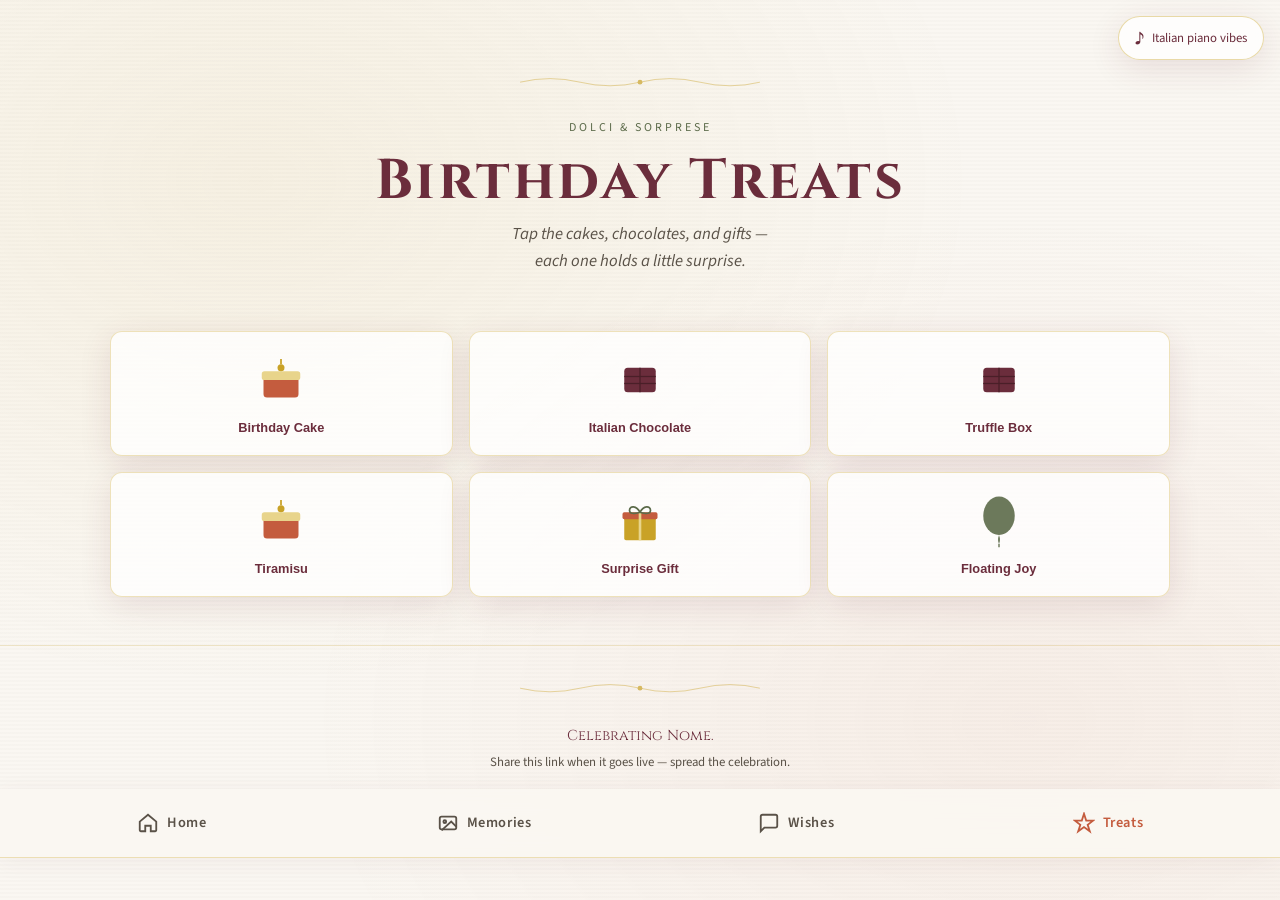
==== fun.html @ 04f5cb74 "1st" ====
<!DOCTYPE html>
<html lang="en">
<head>
  <meta charset="UTF-8">
  <meta name="viewport" content="width=device-width, initial-scale=1.0, viewport-fit=cover">
  <meta name="description" content="Treats — tap cakes, chocolates, and gifts for birthday surprises">
  <title>Treats — Dolci</title>
  <link rel="preconnect" href="https://fonts.googleapis.com">
  <link rel="preconnect" href="https://fonts.gstatic.com" crossorigin>
  <link href="https://fonts.googleapis.com/css2?family=Cinzel:wght@400;600;700&family=Source+Sans+3:ital,wght@0,300;0,400;0,600;1,400&display=swap" rel="stylesheet">
  <link rel="stylesheet" href="css/styles.css">
  <link rel="stylesheet" href="css/animations.css">
</head>
<body data-page="fun">
  <div class="texture" aria-hidden="true"></div>
  <div class="balloon-field" id="balloon-field" aria-hidden="true"></div>
  <canvas id="confetti-canvas" aria-hidden="true"></canvas>

  <header class="page-hero">
    <div class="laurel-divider" aria-hidden="true">
      <svg viewBox="0 0 400 24" xmlns="http://www.w3.org/2000/svg">
        <path d="M0 12 Q50 0 100 12 T200 12 T300 12 T400 12" fill="none" stroke="currentColor" stroke-width="1"/>
        <circle cx="200" cy="12" r="4" fill="currentColor"/>
      </svg>
    </div>
    <p class="page-hero__eyebrow">Dolci &amp; sorprese</p>
    <h1 class="page-hero__title">Birthday Treats</h1>
    <p class="page-hero__subtitle">Tap the cakes, chocolates, and gifts — each one holds a little surprise.</p>
  </header>

  <main>
    <section aria-labelledby="treats-heading">
      <h2 id="treats-heading" class="visually-hidden">Interactive treats</h2>
      <div class="treats-grid" id="treats-grid"></div>
    </section>
  </main>

  <div id="site-footer"></div>

  <script src="js/config.js"></script>
  <script src="js/animations.js"></script>
  <script src="js/audio.js"></script>
  <script src="js/shared.js"></script>
  <script src="js/fun.js"></script>
</body>
</html>
---- css/styles.css ----
:root {
  --cream: #faf7f2;
  --terracotta: #c45c3e;
  --olive: #5c6b4a;
  --wine: #6b2d3c;
  --gold: #c9a227;
  --gold-light: #e8d48b;
  --text: #2c2419;
  --text-muted: #5a5248;
  --card-bg: rgba(255, 255, 255, 0.78);
  --shadow: 0 8px 32px rgba(107, 45, 60, 0.12);
  --shadow-hover: 0 16px 48px rgba(107, 45, 60, 0.18);
  --font-display: "Cinzel", "Times New Roman", serif;
  --font-body: "Source Sans 3", system-ui, sans-serif;
  --radius: 12px;
  --transition: 0.35s cubic-bezier(0.4, 0, 0.2, 1);
  --nav-height: 64px;
  --safe-bottom: env(safe-area-inset-bottom, 0px);
}

*,
*::before,
*::after {
  box-sizing: border-box;
  margin: 0;
  padding: 0;
}

html {
  scroll-behavior: smooth;
}

@media (prefers-reduced-motion: reduce) {
  html { scroll-behavior: auto; }
}

body {
  font-family: var(--font-body);
  font-size: 1rem;
  line-height: 1.6;
  color: var(--text);
  background: var(--cream);
  min-height: 100vh;
  overflow-x: hidden;
  padding-bottom: calc(var(--nav-height) + var(--safe-bottom) + 1rem);
}

body.page-enter {
  animation: pageFadeIn 0.6s ease;
}

body.lightbox-open {
  overflow: hidden;
}

.texture {
  position: fixed;
  inset: 0;
  pointer-events: none;
  z-index: 0;
  background:
    radial-gradient(ellipse at 20% 20%, rgba(201, 162, 39, 0.08) 0%, transparent 50%),
    radial-gradient(ellipse at 80% 80%, rgba(196, 92, 62, 0.06) 0%, transparent 50%),
    repeating-linear-gradient(0deg, transparent, transparent 2px, rgba(44, 36, 25, 0.015) 2px, rgba(44, 36, 25, 0.015) 4px);
}

#confetti-canvas {
  position: fixed;
  inset: 0;
  width: 100%;
  height: 100%;
  pointer-events: none;
  z-index: 1000;
}

.balloon-field {
  position: fixed;
  inset: 0;
  pointer-events: none;
  z-index: 0;
  overflow: hidden;
}

/* Navigation — mobile bottom bar */
.site-nav {
  position: fixed;
  bottom: 0;
  left: 0;
  right: 0;
  z-index: 900;
  display: flex;
  justify-content: space-around;
  align-items: stretch;
  height: calc(var(--nav-height) + var(--safe-bottom));
  padding-bottom: var(--safe-bottom);
  background: rgba(250, 247, 242, 0.95);
  border-top: 1px solid rgba(201, 162, 39, 0.3);
  backdrop-filter: blur(12px);
  box-shadow: 0 -4px 24px rgba(107, 45, 60, 0.08);
}

.site-nav__link {
  display: flex;
  flex-direction: column;
  align-items: center;
  justify-content: center;
  gap: 0.2rem;
  flex: 1;
  min-height: 44px;
  padding: 0.5rem;
  text-decoration: none;
  color: var(--text-muted);
  font-size: 0.7rem;
  font-weight: 600;
  letter-spacing: 0.04em;
  transition: color var(--transition);
}

.site-nav__link--active {
  color: var(--terracotta);
}

.site-nav__icon {
  display: flex;
  line-height: 0;
}

/* Music toggle */
.music-toggle {
  position: fixed;
  top: 1rem;
  right: 1rem;
  z-index: 850;
  display: flex;
  align-items: center;
  gap: 0.5rem;
  min-height: 44px;
  padding: 0.5rem 1rem;
  border: 1px solid rgba(201, 162, 39, 0.4);
  border-radius: 999px;
  background: var(--card-bg);
  backdrop-filter: blur(8px);
  color: var(--wine);
  font-family: var(--font-body);
  font-size: 0.8rem;
  cursor: pointer;
  box-shadow: var(--shadow);
  transition: transform var(--transition), box-shadow var(--transition);
}

.music-toggle:hover {
  transform: scale(1.03);
  box-shadow: var(--shadow-hover);
}

.music-toggle:focus-visible {
  outline: 2px solid var(--gold);
  outline-offset: 2px;
}

.music-toggle--playing {
  border-color: var(--terracotta);
  color: var(--terracotta);
}

.music-toggle--playing .music-toggle__icon {
  animation: musicPulse 1s ease infinite;
}

.music-toggle--unavailable {
  opacity: 0.7;
}

.music-toggle--awaiting-gesture {
  animation: musicButtonPulse 1.2s ease-in-out infinite;
  border-color: var(--gold);
  box-shadow: 0 0 0 3px rgba(201, 162, 39, 0.35), var(--shadow);
}

.music-prompt {
  position: fixed;
  inset: 0;
  z-index: 800;
  display: flex;
  flex-direction: column;
  align-items: center;
  justify-content: center;
  gap: 0.75rem;
  padding: 2rem;
  background: rgba(43, 28, 36, 0.42);
  backdrop-filter: blur(4px);
  pointer-events: none;
  animation: musicPromptFadeIn 0.5s ease;
}

.music-prompt__text {
  margin: 0;
  max-width: 18rem;
  font-family: var(--font-display);
  font-size: clamp(1.1rem, 4vw, 1.35rem);
  font-weight: 600;
  color: var(--cream);
  text-align: center;
  text-shadow: 0 1px 8px rgba(0, 0, 0, 0.35);
}

.music-prompt__hint {
  margin: 0;
  font-size: 1.75rem;
  color: var(--gold);
  animation: musicPulse 1.2s ease infinite;
}

.music-toggle__icon {
  font-size: 1.1rem;
}

@media (max-width: 480px) {
  .music-toggle__label {
    display: none;
  }
  .music-toggle {
    padding: 0.6rem;
    border-radius: 50%;
    width: 44px;
    height: 44px;
    justify-content: center;
  }
}

/* Hero */
.hero {
  position: relative;
  z-index: 1;
  text-align: center;
  padding: 4.5rem 1.25rem 2rem;
  max-width: 800px;
  margin: 0 auto;
}

.page-hero {
  position: relative;
  z-index: 1;
  text-align: center;
  padding: 4.5rem 1.25rem 2rem;
  max-width: 700px;
  margin: 0 auto;
}

.laurel-divider {
  color: var(--gold);
  opacity: 0.7;
  max-width: 240px;
  margin: 0 auto 1.25rem;
}

.laurel-divider svg { width: 100%; height: auto; }
.laurel-divider--bottom { margin: 0 auto 1.25rem; }

.hero__eyebrow,
.page-hero__eyebrow {
  font-size: 0.75rem;
  letter-spacing: 0.25em;
  text-transform: uppercase;
  color: var(--olive);
  margin-bottom: 0.75rem;
}

.hero__title,
.page-hero__title {
  font-family: var(--font-display);
  font-size: clamp(2rem, 9vw, 3.5rem);
  font-weight: 700;
  color: var(--wine);
  letter-spacing: 0.04em;
  line-height: 1.15;
  margin-bottom: 0.5rem;
}

.hero__name {
  font-family: var(--font-display);
  font-size: clamp(1.5rem, 6vw, 2.5rem);
  font-weight: 600;
  color: var(--terracotta);
  margin-bottom: 0.75rem;
}

.hero__subtitle,
.page-hero__subtitle {
  font-size: 1.05rem;
  font-style: italic;
  color: var(--text-muted);
  max-width: 34ch;
  margin: 0 auto 1.5rem;
}

.hero__icon { color: var(--gold); }
.cap-icon { width: 56px; height: 56px; opacity: 0.85; }

/* Main content */
main {
  position: relative;
  z-index: 1;
  max-width: 1100px;
  margin: 0 auto;
  padding: 0 1.25rem 2rem;
}

.section-title {
  font-family: var(--font-display);
  font-size: clamp(1.35rem, 5vw, 2rem);
  font-weight: 600;
  color: var(--wine);
  text-align: center;
  margin-bottom: 1.5rem;
}

.section-intro {
  text-align: center;
  color: var(--text-muted);
  max-width: 42ch;
  margin: -0.75rem auto 2rem;
  font-size: 0.95rem;
}

/* Countdown */
.countdown-section { text-align: center; padding: 2rem 0; }

.countdown__date {
  font-size: 0.95rem;
  color: var(--olive);
  margin-bottom: 1.5rem;
}

.countdown {
  display: grid;
  grid-template-columns: repeat(2, 1fr);
  gap: 0.75rem;
  max-width: 360px;
  margin: 0 auto;
}

.countdown__unit {
  display: flex;
  flex-direction: column;
  align-items: center;
  padding: 1rem;
  background: var(--card-bg);
  border: 1px solid rgba(201, 162, 39, 0.35);
  border-radius: var(--radius);
  box-shadow: var(--shadow);
  backdrop-filter: blur(8px);
}

.countdown__value {
  font-family: var(--font-display);
  font-size: clamp(1.75rem, 8vw, 2.5rem);
  font-weight: 700;
  color: var(--terracotta);
  line-height: 1;
  font-variant-numeric: tabular-nums;
}

.countdown__label {
  font-size: 0.65rem;
  text-transform: uppercase;
  letter-spacing: 0.12em;
  color: var(--text-muted);
  margin-top: 0.4rem;
}

.countdown__message {
  margin-top: 1.5rem;
  font-family: var(--font-display);
  font-size: clamp(1.25rem, 5vw, 2rem);
  font-weight: 600;
  color: var(--wine);
}

.countdown--finished .countdown__unit { opacity: 0.4; }
.countdown--error .countdown__unit { border-color: rgba(196, 92, 62, 0.5); }

/* Gift box */
.gift-section {
  text-align: center;
  padding: 2rem 0;
}

.gift-box {
  position: relative;
  width: 120px;
  height: 100px;
  margin: 0 auto 1.5rem;
}

.gift-box__lid {
  position: absolute;
  top: 0;
  left: 10px;
  width: 100px;
  height: 28px;
  background: var(--terracotta);
  border-radius: 4px 4px 0 0;
  transition: transform 0.6s cubic-bezier(0.4, 0, 0.2, 1);
  transform-origin: bottom center;
  z-index: 2;
}

.gift-box__body {
  position: absolute;
  bottom: 0;
  left: 10px;
  width: 100px;
  height: 72px;
  background: var(--gold);
  border-radius: 0 0 4px 4px;
}

.gift-box__ribbon-v,
.gift-box__ribbon-h {
  position: absolute;
  background: var(--gold-light);
  z-index: 3;
}

.gift-box__ribbon-v {
  width: 12px;
  height: 100%;
  left: 50%;
  transform: translateX(-50%);
}

.gift-box__ribbon-h {
  width: 100%;
  height: 12px;
  top: 28px;
}

.gift-box--open .gift-box__lid {
  transform: translateY(-40px) rotate(-25deg);
}

.gift-box__sparkle {
  position: absolute;
  top: -20px;
  left: 50%;
  transform: translateX(-50%);
  font-size: 1.5rem;
  opacity: 0;
  transition: opacity 0.4s ease 0.3s;
}

.gift-box--open .gift-box__sparkle { opacity: 1; }

.btn {
  display: inline-flex;
  align-items: center;
  justify-content: center;
  min-height: 48px;
  padding: 0.75rem 1.75rem;
  border: none;
  border-radius: 999px;
  background: linear-gradient(135deg, var(--terracotta), var(--wine));
  color: #fff;
  font-family: var(--font-body);
  font-size: 1rem;
  font-weight: 600;
  cursor: pointer;
  box-shadow: var(--shadow);
  transition: transform var(--transition), box-shadow var(--transition);
}

.btn:hover {
  transform: translateY(-2px);
  box-shadow: var(--shadow-hover);
}

.btn:focus-visible {
  outline: 2px solid var(--gold);
  outline-offset: 3px;
}

.gift-message {
  margin-top: 1.25rem;
  max-width: 36ch;
  margin-left: auto;
  margin-right: auto;
  font-style: italic;
  color: var(--wine);
  line-height: 1.5;
}

/* Quick nav cards */
.quick-nav {
  display: grid;
  grid-template-columns: 1fr;
  gap: 1rem;
  padding: 1rem 0 2rem;
}

.quick-card {
  display: flex;
  flex-direction: column;
  gap: 0.25rem;
  padding: 1.25rem;
  background: var(--card-bg);
  border: 1px solid rgba(201, 162, 39, 0.25);
  border-radius: var(--radius);
  text-decoration: none;
  color: inherit;
  box-shadow: var(--shadow);
  transition: transform var(--transition), box-shadow var(--transition);
}

.quick-card:hover {
  transform: translateY(-4px);
  box-shadow: var(--shadow-hover);
}

.quick-card__accent {
  font-size: 0.7rem;
  letter-spacing: 0.2em;
  text-transform: uppercase;
  color: var(--olive);
}

.quick-card__title {
  font-family: var(--font-display);
  font-size: 1.2rem;
  color: var(--wine);
}

.quick-card__desc {
  font-size: 0.9rem;
  color: var(--text-muted);
}

/* PhD card */
.phd-section { padding: 2rem 0; }

.phd-card {
  position: relative;
  max-width: 640px;
  margin: 0 auto;
}

.phd-card__border {
  position: absolute;
  inset: -3px;
  border: 2px solid var(--gold);
  border-radius: calc(var(--radius) + 4px);
  opacity: 0.5;
  pointer-events: none;
}

.phd-card__content {
  position: relative;
  background: var(--card-bg);
  border-radius: var(--radius);
  padding: 1.75rem;
  box-shadow: var(--shadow);
  border: 1px solid rgba(201, 162, 39, 0.25);
}

.phd-card__icon { color: var(--olive); margin-bottom: 0.75rem; }
.phd-card__icon svg { width: 44px; height: 44px; }

.phd-card__title {
  font-family: var(--font-display);
  font-size: 1.35rem;
  color: var(--wine);
  margin-bottom: 0.75rem;
}

.phd-card__text {
  color: var(--text-muted);
  margin-bottom: 1.25rem;
}

.phd-card__wishes { list-style: none; }

.phd-card__wishes li {
  position: relative;
  padding-left: 1.25rem;
  margin-bottom: 0.6rem;
}

.phd-card__wishes li::before {
  content: "✦";
  position: absolute;
  left: 0;
  color: var(--gold);
  font-size: 0.7rem;
  top: 0.35em;
}

/* Wishes & jokes grids */
.wishes-grid,
.jokes-grid {
  display: grid;
  grid-template-columns: 1fr;
  gap: 1rem;
}

.wish-card,
.joke-card {
  background: var(--card-bg);
  border: 1px solid rgba(92, 107, 74, 0.2);
  border-radius: var(--radius);
  padding: 1.5rem;
  box-shadow: var(--shadow);
  transition: transform var(--transition), box-shadow var(--transition);
}

.wish-card:hover,
.joke-card:hover {
  transform: translateY(-4px);
  box-shadow: var(--shadow-hover);
}

.wish-card__accent {
  font-family: var(--font-display);
  font-size: 1.1rem;
  font-weight: 600;
  color: var(--terracotta);
  margin-bottom: 0.5rem;
}

.wish-card__text { color: var(--text-muted); }

.joke-card__title {
  font-family: var(--font-display);
  font-size: 1.05rem;
  color: var(--wine);
  margin-bottom: 0.5rem;
}

.joke-card__text {
  color: var(--text-muted);
  font-size: 0.95rem;
}

/* Gallery */
.gallery-grid {
  display: grid;
  grid-template-columns: repeat(2, 1fr);
  gap: 0.75rem;
}

.gallery-item {
  position: relative;
  border: none;
  padding: 0;
  border-radius: var(--radius);
  overflow: hidden;
  cursor: pointer;
  background: var(--card-bg);
  box-shadow: var(--shadow);
  transition: transform var(--transition);
  aspect-ratio: 1;
}

.gallery-item:hover { transform: scale(1.02); }

.gallery-item:focus-visible {
  outline: 2px solid var(--gold);
  outline-offset: 2px;
}

.gallery-item__img {
  width: 100%;
  height: 100%;
  object-fit: cover;
  display: block;
}

.gallery-item__caption {
  position: absolute;
  bottom: 0;
  left: 0;
  right: 0;
  padding: 0.5rem 0.75rem;
  background: linear-gradient(transparent, rgba(44, 36, 25, 0.75));
  color: #fff;
  font-size: 0.75rem;
  text-align: left;
}

.gallery-item--missing {
  background: rgba(201, 162, 39, 0.12);
  border: 1px dashed rgba(201, 162, 39, 0.45);
}

.gallery-item__fallback {
  display: flex;
  align-items: center;
  justify-content: center;
  width: 100%;
  height: 100%;
  padding: 1rem;
  font-size: 0.8rem;
  color: var(--text-muted);
  text-align: center;
}

.gallery-empty {
  text-align: center;
  color: var(--text-muted);
  margin-bottom: 1.5rem;
  font-size: 0.95rem;
}

/* Lightbox */
.lightbox {
  position: fixed;
  inset: 0;
  z-index: 2000;
  display: flex;
  flex-direction: column;
  align-items: center;
  justify-content: center;
  padding: 1rem;
  background: rgba(44, 36, 25, 0.92);
  animation: fadeIn 0.3s ease;
}

.lightbox__img {
  max-width: 100%;
  max-height: 78vh;
  border-radius: var(--radius);
  object-fit: contain;
}

.lightbox--with-phrase .lightbox__img {
  max-height: 68vh;
}

.lightbox__phrase {
  color: #fff;
  margin-top: 1rem;
  max-width: 36ch;
  font-size: 1rem;
  line-height: 1.5;
  text-align: center;
  font-style: normal;
}

.lightbox__close {
  position: absolute;
  top: 1rem;
  right: 1rem;
  width: 44px;
  height: 44px;
  border: none;
  border-radius: 50%;
  background: rgba(255, 255, 255, 0.15);
  color: #fff;
  font-size: 1.75rem;
  cursor: pointer;
  line-height: 1;
}

.lightbox__nav {
  position: absolute;
  top: 50%;
  transform: translateY(-50%);
  width: 44px;
  height: 44px;
  border: none;
  border-radius: 50%;
  background: rgba(255, 255, 255, 0.15);
  color: #fff;
  font-size: 1.5rem;
  cursor: pointer;
}

.lightbox__nav--prev { left: 0.5rem; }
.lightbox__nav--next { right: 0.5rem; }

/* Treats */
.treats-grid {
  display: grid;
  grid-template-columns: repeat(2, 1fr);
  gap: 1rem;
  padding-bottom: 1rem;
}

.treat {
  display: flex;
  flex-direction: column;
  align-items: center;
  gap: 0.75rem;
  padding: 1.25rem 0.75rem;
  border: 1px solid rgba(201, 162, 39, 0.3);
  border-radius: var(--radius);
  background: var(--card-bg);
  box-shadow: var(--shadow);
  cursor: pointer;
  transition: transform var(--transition);
  min-height: 120px;
}

.treat:hover { transform: scale(1.04); }

.treat:focus-visible {
  outline: 2px solid var(--gold);
  outline-offset: 2px;
}

.treat__svg { width: 56px; height: 56px; }

.treat__label {
  font-size: 0.8rem;
  font-weight: 600;
  color: var(--wine);
  text-align: center;
}

/* Toast */
.toast {
  position: fixed;
  bottom: calc(var(--nav-height) + var(--safe-bottom) + 1rem);
  left: 50%;
  transform: translateX(-50%) translateY(20px);
  z-index: 1100;
  max-width: 90%;
  padding: 1rem 1.25rem;
  background: var(--wine);
  color: #fff;
  border-radius: var(--radius);
  font-size: 0.9rem;
  text-align: center;
  opacity: 0;
  pointer-events: none;
  transition: opacity 0.3s ease, transform 0.3s ease;
  box-shadow: var(--shadow-hover);
}

.toast--visible {
  opacity: 1;
  transform: translateX(-50%) translateY(0);
}

/* Reveal */
.reveal {
  opacity: 0;
  transform: translateY(20px);
  transition: opacity 0.6s ease, transform 0.6s ease;
  transition-delay: calc(var(--stagger, 0) * 0.08s);
}

.reveal.visible {
  opacity: 1;
  transform: translateY(0);
}

.visually-hidden {
  position: absolute;
  width: 1px;
  height: 1px;
  padding: 0;
  margin: -1px;
  overflow: hidden;
  clip: rect(0, 0, 0, 0);
  white-space: nowrap;
  border: 0;
}

.section-intro code {
  font-size: 0.85em;
  background: rgba(201, 162, 39, 0.15);
  padding: 0.15em 0.4em;
  border-radius: 4px;
}

/* Footer */
.footer {
  position: relative;
  z-index: 1;
  text-align: center;
  padding: 2rem 1.25rem 1rem;
  border-top: 1px solid rgba(201, 162, 39, 0.2);
}

.footer__text {
  font-family: var(--font-display);
  font-size: 0.9rem;
  color: var(--wine);
  margin-bottom: 0.35rem;
}

.footer__hint {
  font-size: 0.8rem;
  color: var(--text-muted);
}

/* Tablet+ */
@media (min-width: 768px) {
  body {
    padding-bottom: 2rem;
    padding-top: 0;
  }

  .site-nav {
    position: sticky;
    top: 0;
    bottom: auto;
    height: auto;
    padding: 0.75rem 2rem;
    padding-bottom: 0.75rem;
    justify-content: center;
    gap: 2rem;
    border-top: none;
    border-bottom: 1px solid rgba(201, 162, 39, 0.3);
    box-shadow: 0 4px 24px rgba(107, 45, 60, 0.06);
  }

  .site-nav__link {
    flex-direction: row;
    font-size: 0.9rem;
    gap: 0.5rem;
  }

  .countdown {
    grid-template-columns: repeat(4, 1fr);
    max-width: 560px;
  }

  .quick-nav {
    grid-template-columns: repeat(3, 1fr);
  }

  .wishes-grid,
  .jokes-grid {
    grid-template-columns: repeat(2, 1fr);
  }

  .gallery-grid {
    grid-template-columns: repeat(3, 1fr);
    gap: 1rem;
  }

  .treats-grid {
    grid-template-columns: repeat(3, 1fr);
  }

  .toast {
    bottom: 2rem;
    max-width: 420px;
  }
}

@media (min-width: 1024px) {
  .gallery-grid {
    grid-template-columns: repeat(3, 1fr);
    gap: 1.25rem;
  }

  .wishes-grid {
    grid-template-columns: repeat(2, 1fr);
    gap: 1.25rem;
  }

  .jokes-grid {
    grid-template-columns: repeat(3, 1fr);
  }
}
---- css/animations.css ----
@keyframes pageFadeIn {
  from { opacity: 0; }
  to { opacity: 1; }
}

@keyframes fadeIn {
  from { opacity: 0; }
  to { opacity: 1; }
}

@keyframes musicPulse {
  0%, 100% { transform: scale(1); }
  50% { transform: scale(1.15); }
}

@keyframes musicButtonPulse {
  0%, 100% { transform: scale(1); box-shadow: 0 0 0 3px rgba(201, 162, 39, 0.35), var(--shadow); }
  50% { transform: scale(1.06); box-shadow: 0 0 0 6px rgba(201, 162, 39, 0.2), var(--shadow-hover); }
}

@keyframes musicPromptFadeIn {
  from { opacity: 0; }
  to { opacity: 1; }
}

@keyframes festiveRise {
  0% {
    transform: translate3d(0, 0, 0) rotate(var(--festive-rotate, 0deg));
    opacity: 0;
  }
  8% {
    opacity: var(--festive-opacity, 0.4);
  }
  50% {
    transform: translate3d(var(--sway-amount, 16px), -55vh, 0) rotate(calc(var(--festive-rotate, 0deg) + 6deg));
  }
  92% {
    opacity: var(--festive-opacity, 0.4);
  }
  100% {
    transform: translate3d(calc(var(--sway-amount, 16px) * -0.6), -115vh, 0) rotate(calc(var(--festive-rotate, 0deg) - 4deg));
    opacity: 0;
  }
}

@keyframes sparklePulse {
  0%, 100% {
    opacity: 0;
    transform: scale(0.4);
  }
  50% {
    opacity: 0.7;
    transform: scale(1);
  }
}

@keyframes pulse {
  0%, 100% { opacity: 1; }
  50% { opacity: 0.75; }
}

.countdown__message {
  animation: pulse 2s ease-in-out infinite;
}

/* Festive background layer (home page) */
.festive-field {
  position: fixed;
  inset: 0;
  pointer-events: none;
  z-index: 0;
  overflow: hidden;
  mask-image: linear-gradient(to bottom, transparent 0%, black 8%, black 92%, transparent 100%);
  -webkit-mask-image: linear-gradient(to bottom, transparent 0%, black 8%, black 92%, transparent 100%);
}

.festive-item {
  position: absolute;
  left: var(--start-x, 50%);
  top: var(--start-y, 110%);
  width: var(--festive-size, 40px);
  height: auto;
  transform: translateX(-50%);
  animation: festiveRise var(--drift-duration, 20s) var(--drift-delay, 0s) ease-in-out infinite;
  will-change: transform, opacity;
  filter: drop-shadow(0 6px 14px rgba(107, 45, 60, 0.12));
}

.festive-item__svg {
  width: 100%;
  height: auto;
  display: block;
}

.festive-item--balloon {
  aspect-ratio: 40 / 56;
}

.festive-item--chocolate {
  aspect-ratio: 48 / 32;
}

.festive-item--cracker {
  aspect-ratio: 56 / 40;
}

.festive-sparkle {
  position: absolute;
  left: var(--sparkle-x, 50%);
  top: var(--sparkle-y, 50%);
  width: 4px;
  height: 4px;
  border-radius: 50%;
  background: radial-gradient(circle, var(--gold-light, #e8d48b) 0%, transparent 70%);
  box-shadow: 0 0 8px 2px rgba(201, 162, 39, 0.35);
  animation: sparklePulse var(--sparkle-duration, 4s) var(--sparkle-delay, 0s) ease-in-out infinite;
}

/* Legacy balloon class (fun page) */
.balloon-field {
  position: fixed;
  inset: 0;
  pointer-events: none;
  z-index: 0;
  overflow: hidden;
}

.balloon {
  position: absolute;
  bottom: -80px;
  width: 40px;
  height: 56px;
  animation: festiveRise var(--drift-duration, 15s) var(--drift-delay, 0s) ease-in-out infinite;
  opacity: 0.65;
}

.balloon__svg {
  width: 100%;
  height: 100%;
  filter: drop-shadow(0 4px 8px rgba(0, 0, 0, 0.1));
}

/* Treat pop */
.treat--pop {
  animation: treatPop 0.5s ease;
}

@keyframes treatPop {
  0% { transform: scale(1); }
  40% { transform: scale(1.15) rotate(-3deg); }
  100% { transform: scale(1); }
}

/* Gift sparkle */
.gift-box--open .gift-box__sparkle {
  animation: sparkle 1s ease infinite;
}

@keyframes sparkle {
  0%, 100% { transform: translateX(-50%) scale(1); }
  50% { transform: translateX(-50%) scale(1.2); }
}

@media (prefers-reduced-motion: reduce) {
  .festive-item,
  .festive-sparkle,
  .balloon {
    display: none;
  }

  .countdown__message,
  .gift-box--open .gift-box__sparkle,
  .music-toggle--playing .music-toggle__icon {
    animation: none;
  }

  .treat--pop {
    animation: none;
  }

  body.page-enter,
  .lightbox {
    animation: none;
  }
}

@media (min-width: 768px) {
  .festive-item {
    filter: drop-shadow(0 8px 18px rgba(107, 45, 60, 0.1));
  }
}
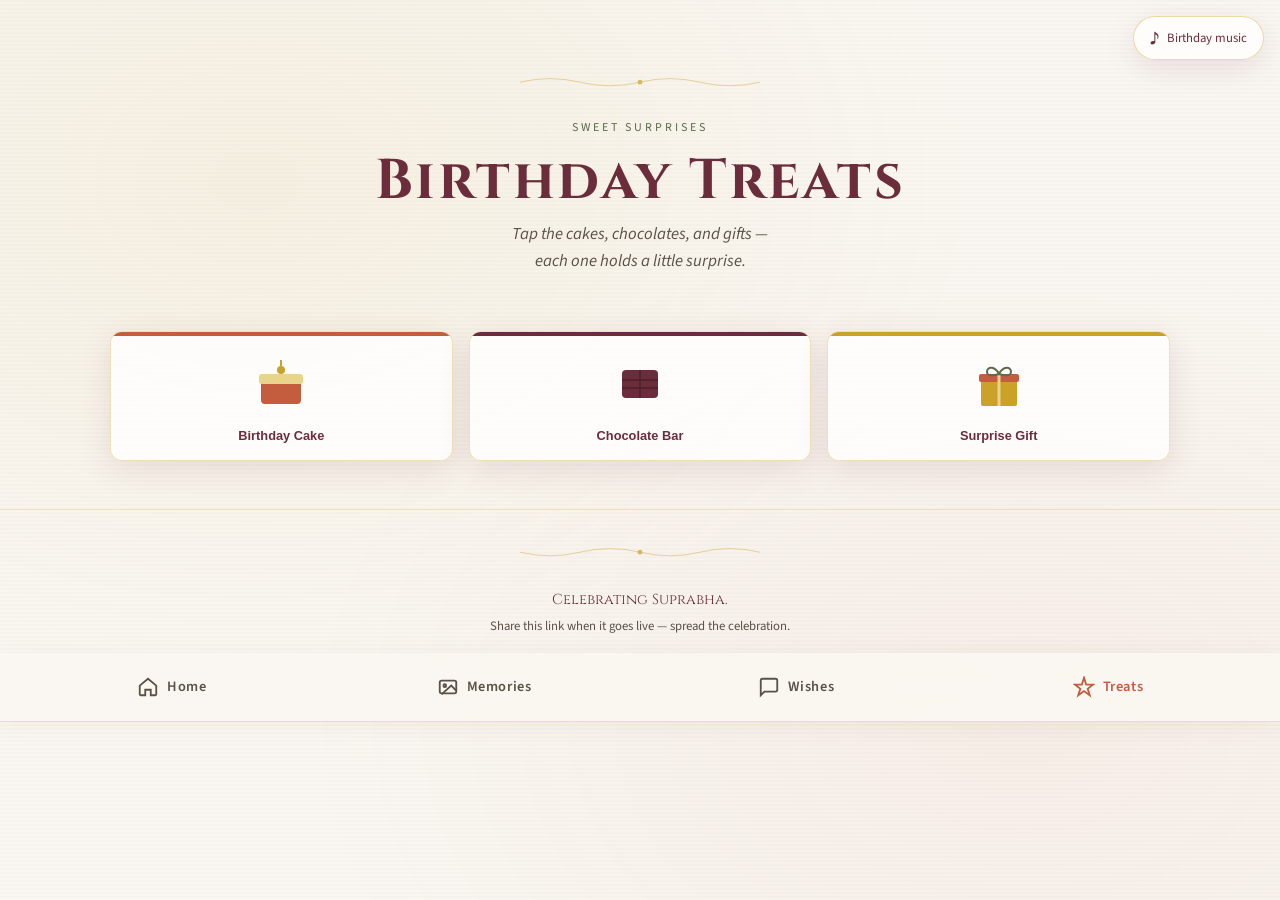
==== commit c882cceb: "updates" ====
--- a/fun.html
+++ b/fun.html
@@ -4,7 +4,8 @@
   <meta charset="UTF-8">
   <meta name="viewport" content="width=device-width, initial-scale=1.0, viewport-fit=cover">
   <meta name="description" content="Treats — tap cakes, chocolates, and gifts for birthday surprises">
-  <title>Treats — Dolci</title>
+  <title>Birthday Treats</title>
+  <link rel="icon" href="assets/favicon.svg" type="image/svg+xml">
   <link rel="preconnect" href="https://fonts.googleapis.com">
   <link rel="preconnect" href="https://fonts.gstatic.com" crossorigin>
   <link href="https://fonts.googleapis.com/css2?family=Cinzel:wght@400;600;700&family=Source+Sans+3:ital,wght@0,300;0,400;0,600;1,400&display=swap" rel="stylesheet">
@@ -23,7 +24,7 @@
         <circle cx="200" cy="12" r="4" fill="currentColor"/>
       </svg>
     </div>
-    <p class="page-hero__eyebrow">Dolci &amp; sorprese</p>
+    <p class="page-hero__eyebrow">Sweet surprises</p>
     <h1 class="page-hero__title">Birthday Treats</h1>
     <p class="page-hero__subtitle">Tap the cakes, chocolates, and gifts — each one holds a little surprise.</p>
   </header>
@@ -40,7 +41,10 @@
   <script src="js/config.js"></script>
   <script src="js/animations.js"></script>
   <script src="js/audio.js"></script>
+  <script src="js/gate.js"></script>
   <script src="js/shared.js"></script>
+  <script src="js/treat-reveal.js"></script>
+  <script src="js/photo-puzzle.js"></script>
   <script src="js/fun.js"></script>
 </body>
 </html>
--- a/css/styles.css
+++ b/css/styles.css
@@ -26,6 +26,10 @@
   padding: 0;
 }
 
+[hidden] {
+  display: none !important;
+}
+
 html {
   scroll-behavior: smooth;
 }
@@ -53,6 +57,10 @@
   overflow: hidden;
 }
 
+body.gift-reveal-open {
+  overflow: hidden;
+}
+
 .texture {
   position: fixed;
   inset: 0;
@@ -73,12 +81,26 @@
   z-index: 1000;
 }
 
-.balloon-field {
+.balloon-field,
+.wish-balloon-field {
   position: fixed;
   inset: 0;
-  pointer-events: none;
   z-index: 0;
   overflow: hidden;
+}
+
+.balloon-field {
+  pointer-events: none;
+}
+
+.wish-balloon-field {
+  pointer-events: none;
+  height: 45vh;
+  bottom: auto;
+}
+
+.wish-balloon-field .wish-balloon {
+  pointer-events: auto;
 }
 
 /* Navigation — mobile bottom bar */
@@ -148,6 +170,10 @@
   transition: transform var(--transition), box-shadow var(--transition);
 }
 
+body.birthday-gate--active .music-toggle{
+	z-index: 2100;
+}
+
 .music-toggle:hover {
   transform: scale(1.03);
   box-shadow: var(--shadow-hover);
@@ -226,6 +252,10 @@
     height: 44px;
     justify-content: center;
   }
+
+  .photo-puzzle {
+    width: min(100%, 280px);
+  }
 }
 
 /* Hero */
@@ -297,6 +327,26 @@
 .hero__icon { color: var(--gold); }
 .cap-icon { width: 56px; height: 56px; opacity: 0.85; }
 
+.hero-enter {
+  opacity: 0;
+  animation: heroEnter 0.65s ease-out both;
+  animation-delay: calc(0.35s + var(--enter-i, 0) * 0.12s);
+}
+
+.hero-laurel {
+  animation: heroLaurelFade 0.8s ease-out 0.15s both;
+}
+
+.hero__icon .cap-icon {
+  animation: heroCapFloat 3s ease-in-out infinite;
+  animation-delay: 1.2s;
+}
+
+.countdown--enter .countdown__unit--enter {
+  animation: countdownUnitPop 0.5s ease-out both;
+  animation-delay: calc(0.6s + var(--enter-i, 0) * 0.1s);
+}
+
 /* Main content */
 main {
   position: relative;
@@ -391,6 +441,7 @@
   width: 120px;
   height: 100px;
   margin: 0 auto 1.5rem;
+  animation: giftBoxIdle 4s ease-in-out infinite;
 }
 
 .gift-box__lid {
@@ -438,6 +489,10 @@
 
 .gift-box--open .gift-box__lid {
   transform: translateY(-40px) rotate(-25deg);
+}
+
+.gift-box--open {
+  animation: none;
 }
 
 .gift-box__sparkle {
@@ -490,6 +545,74 @@
   line-height: 1.5;
 }
 
+/* Gift reveal modal */
+.gift-reveal {
+  position: fixed;
+  inset: 0;
+  z-index: 900;
+  display: flex;
+  align-items: center;
+  justify-content: center;
+  padding: 1.5rem;
+}
+
+.gift-reveal__backdrop {
+  position: absolute;
+  inset: 0;
+  background: rgba(43, 28, 36, 0.72);
+  backdrop-filter: blur(6px);
+  animation: giftRevealFadeIn 0.5s ease;
+}
+
+.gift-reveal__content {
+  position: relative;
+  z-index: 1;
+  display: flex;
+  flex-direction: column;
+  align-items: center;
+  gap: 1.25rem;
+  max-width: 420px;
+  width: 100%;
+  text-align: center;
+}
+
+.gift-reveal__bouquet {
+  width: min(280px, 75vw);
+  filter: drop-shadow(0 16px 32px rgba(0, 0, 0, 0.35));
+  animation: bouquetRise 0.9s cubic-bezier(0.34, 1.4, 0.64, 1) forwards;
+}
+
+.gift-reveal__bouquet-svg {
+  width: 100%;
+  height: auto;
+  display: block;
+}
+
+.gift-reveal__message {
+  margin: 0;
+  max-width: 36ch;
+  font-style: italic;
+  font-size: 1.05rem;
+  color: var(--cream);
+  line-height: 1.55;
+  text-shadow: 0 1px 4px rgba(0, 0, 0, 0.3);
+  animation: giftRevealFadeIn 0.6s ease 0.4s both;
+}
+
+.gift-reveal__close {
+  animation: giftRevealFadeIn 0.5s ease 0.7s both;
+}
+
+.bouquet-rose {
+  transform-origin: center;
+  animation: bouquetBloom 0.8s cubic-bezier(0.34, 1.4, 0.64, 1) both;
+  animation-delay: calc(0.3s + var(--bloom-delay, 0s));
+}
+
+.bouquet-ribbon {
+  animation: giftRevealFadeIn 0.5s ease 0.8s both;
+}
+
 /* Quick nav cards */
 .quick-nav {
   display: grid;
@@ -594,16 +717,19 @@
   top: 0.35em;
 }
 
-/* Wishes & jokes grids */
-.wishes-grid,
-.jokes-grid {
+/* Wishes grid */
+.wishes-grid {
   display: grid;
   grid-template-columns: 1fr;
   gap: 1rem;
 }
 
-.wish-card,
-.joke-card {
+.page-hero--wishes {
+  position: relative;
+  z-index: 1;
+}
+
+.wish-card {
   background: var(--card-bg);
   border: 1px solid rgba(92, 107, 74, 0.2);
   border-radius: var(--radius);
@@ -612,8 +738,7 @@
   transition: transform var(--transition), box-shadow var(--transition);
 }
 
-.wish-card:hover,
-.joke-card:hover {
+.wish-card:hover {
   transform: translateY(-4px);
   box-shadow: var(--shadow-hover);
 }
@@ -628,16 +753,179 @@
 
 .wish-card__text { color: var(--text-muted); }
 
-.joke-card__title {
+/* Interactive wish balloons */
+.wish-balloon {
+  position: absolute;
+  left: var(--balloon-x, 50%);
+  bottom: -60px;
+  width: 44px;
+  height: 56px;
+  padding: 0;
+  border: none;
+  background: none;
+  cursor: pointer;
+  animation: wishBalloonDrift var(--balloon-duration, 18s) var(--balloon-delay, 0s) ease-in-out infinite;
+  filter: drop-shadow(0 4px 8px rgba(0, 0, 0, 0.12));
+  transition: transform 0.3s ease, opacity 0.3s ease;
+}
+
+.wish-balloon__svg {
+  width: 100%;
+  height: auto;
+  display: block;
+}
+
+.wish-balloon__motif {
+  position: absolute;
+  top: 28%;
+  left: 50%;
+  transform: translateX(-50%);
+  font-size: 0.65rem;
+  color: rgba(255, 255, 255, 0.85);
+  z-index: 1;
+  pointer-events: none;
+}
+
+.wish-balloon--popped {
+  animation: none;
+  opacity: 0;
+  transform: scale(1.4);
+  pointer-events: none;
+}
+
+/* Airplane banner (Memories / gallery page) */
+body[data-page="gallery"] #gallery-hero {
+  padding-top: 5.75rem;
+}
+
+body[data-page="gallery"] .airplane-banner {
+  position: fixed;
+  top: env(safe-area-inset-top, 0);
+  left: 0;
+  right: 0;
+  width: 100%;
+  height: 90px;
+  overflow: hidden;
+  pointer-events: none;
+  z-index: 3;
+}
+
+.airplane-banner__flyer {
+  position: absolute;
+  top: 4px;
+  left: 0;
+  display: flex;
+  align-items: flex-end;
+  gap: 0;
+  white-space: nowrap;
+  animation: planeFly 30s ease-in-out infinite;
+  will-change: transform;
+}
+
+.airplane-banner__plane-wrap {
+  position: relative;
+  flex-shrink: 0;
+}
+
+.airplane-banner__plane-wrap .airplane-banner__scene {
+  width: 140px;
+  height: auto;
+  flex-shrink: 0;
+  transform: scaleX(-1);
+  filter: drop-shadow(0 4px 8px rgba(0, 0, 0, 0.2));
+}
+
+.airplane-banner__journey {
+  position: absolute;
+  left: 50%;
+  top: 58%;
+  transform: translate(-50%, -50%);
+  padding: 0.12rem 0.45rem;
+  border-radius: 4px;
+  background: rgba(107, 45, 60, 0.88);
+  border: 1px solid var(--gold-light);
+  font-family: var(--font-body);
+  font-size: 0.55rem;
+  font-weight: 700;
+  letter-spacing: 0.06em;
+  text-transform: uppercase;
+  color: var(--cream);
+  white-space: nowrap;
+  pointer-events: none;
+  box-shadow: 0 2px 6px rgba(0, 0, 0, 0.2);
+}
+
+.airplane-banner__propeller {
+  animation: propellerSpin 0.1s linear infinite;
+  transform-origin: 18px 50px;
+  transform-box: fill-box;
+}
+
+.airplane-banner__cloud {
+  animation: cloudDrift 5s ease-in-out infinite;
+}
+
+.airplane-banner__cloud--2 {
+  animation-delay: -1.6s;
+}
+
+.airplane-banner__ribbon {
+  position: relative;
+  display: flex;
+  align-items: center;
+  margin-bottom: 6px;
+  background: linear-gradient(135deg, var(--gold-light) 0%, var(--gold) 45%, #d4b84a 100%);
+  border: 2px solid var(--terracotta);
+  border-radius: 6px;
+  padding: 0.45rem 1.35rem 0.45rem 1rem;
+  box-shadow: 0 4px 12px rgba(107, 45, 60, 0.22), inset 0 1px 0 rgba(255, 255, 255, 0.4);
+  animation: bannerWave 3.5s ease-in-out infinite;
+  transform-origin: right center;
+}
+
+.airplane-banner__ribbon-wave {
+  position: absolute;
+  right: -14px;
+  left: auto;
+  top: 50%;
+  width: 18px;
+  height: 10px;
+  border: 2px solid var(--terracotta);
+  border-left: none;
+  border-radius: 0 10px 10px 0;
+  transform: translateY(-50%);
+  opacity: 0.75;
+}
+
+.airplane-banner__text {
   font-family: var(--font-display);
-  font-size: 1.05rem;
+  font-size: 0.92rem;
+  font-weight: 600;
   color: var(--wine);
-  margin-bottom: 0.5rem;
-}
-
-.joke-card__text {
-  color: var(--text-muted);
-  font-size: 0.95rem;
+  letter-spacing: 0.04em;
+  text-shadow: 0 1px 0 rgba(255, 255, 255, 0.35);
+}
+
+@media (min-width: 768px) {
+  body[data-page="gallery"] .airplane-banner {
+    height: 96px;
+  }
+
+  body[data-page="gallery"] #gallery-hero {
+    padding-top: 6.25rem;
+  }
+
+  .airplane-banner__plane-wrap .airplane-banner__scene {
+    width: 175px;
+  }
+
+  .airplane-banner__journey {
+    font-size: 0.62rem;
+  }
+
+  .airplane-banner__text {
+    font-size: 1.05rem;
+  }
 }
 
 /* Gallery */
@@ -785,35 +1073,938 @@
   padding-bottom: 1rem;
 }
 
+@media (max-width: 767px) {
+  .treats-grid .treat:last-child:nth-child(odd) {
+    grid-column: 1 / -1;
+    width: calc(50% - 0.5rem);
+    justify-self: center;
+  }
+}
+
 .treat {
+  position: relative;
   display: flex;
   flex-direction: column;
   align-items: center;
   gap: 0.75rem;
-  padding: 1.25rem 0.75rem;
+  padding: 1.25rem 0.75rem 1rem;
   border: 1px solid rgba(201, 162, 39, 0.3);
   border-radius: var(--radius);
   background: var(--card-bg);
   box-shadow: var(--shadow);
   cursor: pointer;
-  transition: transform var(--transition);
-  min-height: 120px;
-}
-
-.treat:hover { transform: scale(1.04); }
+  transition: transform var(--transition), box-shadow var(--transition), opacity var(--transition);
+  min-height: 130px;
+  overflow: hidden;
+}
+
+.treat::before {
+  content: "";
+  position: absolute;
+  top: 0;
+  left: 0;
+  right: 0;
+  height: 4px;
+  background: var(--gold);
+}
+
+.treat--cake::before { background: var(--terracotta); }
+.treat--chocolate::before { background: var(--wine); }
+.treat--gift::before { background: var(--gold); }
+.treat--balloon::before { background: var(--olive); }
+
+.treat::after {
+  content: "";
+  position: absolute;
+  inset: 0;
+  background: linear-gradient(105deg, transparent 40%, rgba(232, 212, 139, 0.25) 50%, transparent 60%);
+  transform: translateX(-120%);
+  transition: transform 0.6s ease;
+  pointer-events: none;
+}
+
+.treat:hover::after {
+  transform: translateX(120%);
+}
+
+.treat:hover {
+  transform: scale(1.04);
+  box-shadow: var(--shadow-hover);
+}
+
+.treat--opened {
+  opacity: 0.82;
+}
+
+.treat--opened:hover {
+  transform: none;
+}
+
+.treat__badge {
+  position: absolute;
+  top: 0.5rem;
+  right: 0.5rem;
+  width: 20px;
+  height: 20px;
+  border-radius: 50%;
+  background: var(--gold);
+  opacity: 0;
+  transform: scale(0);
+  transition: opacity var(--transition), transform var(--transition);
+}
+
+.treat__badge::after {
+  content: "✓";
+  display: flex;
+  align-items: center;
+  justify-content: center;
+  width: 100%;
+  height: 100%;
+  font-size: 0.65rem;
+  font-weight: 700;
+  color: var(--wine);
+}
+
+.treat--opened .treat__badge {
+  opacity: 1;
+  transform: scale(1);
+}
 
 .treat:focus-visible {
   outline: 2px solid var(--gold);
   outline-offset: 2px;
 }
 
-.treat__svg { width: 56px; height: 56px; }
+.treat__svg { width: 64px; height: 64px; }
 
 .treat__label {
   font-size: 0.8rem;
   font-weight: 600;
   color: var(--wine);
   text-align: center;
+}
+
+body.treat-reveal-open {
+  overflow: hidden;
+}
+
+/* Treat reveal modal */
+.treat-reveal {
+  position: fixed;
+  inset: 0;
+  z-index: 900;
+  display: flex;
+  align-items: flex-start;
+  justify-content: center;
+  overflow-y: auto;
+  -webkit-overflow-scrolling: touch;
+  padding: max(1rem, env(safe-area-inset-top, 0px)) 1rem
+    max(1rem, env(safe-area-inset-bottom, 0px));
+}
+
+.treat-reveal__backdrop {
+  position: absolute;
+  inset: 0;
+  background: rgba(43, 28, 36, 0.72);
+  backdrop-filter: blur(6px);
+  animation: giftRevealFadeIn 0.4s ease;
+  cursor: pointer;
+}
+
+.treat-reveal__content {
+  position: relative;
+  z-index: 1;
+  display: flex;
+  flex-direction: column;
+  align-items: center;
+  gap: 0.75rem;
+  max-width: 380px;
+  width: 100%;
+  text-align: center;
+}
+
+.treat-reveal__visual {
+  width: min(200px, 55vw);
+  min-height: 180px;
+  display: flex;
+  align-items: center;
+  justify-content: center;
+  animation: treatVisualRise 0.7s cubic-bezier(0.34, 1.4, 0.64, 1) forwards;
+}
+
+.treat-visual {
+  width: 100%;
+  height: auto;
+  filter: drop-shadow(0 12px 24px rgba(0, 0, 0, 0.25));
+}
+
+.treat-reveal__accent {
+  margin: 0;
+  font-family: var(--font-display);
+  font-size: 0.95rem;
+  font-weight: 600;
+  color: var(--gold-light);
+  letter-spacing: 0.04em;
+  animation: giftRevealFadeIn 0.5s ease 0.3s both;
+}
+
+.treat-reveal__title {
+  margin: 0;
+  font-family: var(--font-display);
+  font-size: 1.25rem;
+  color: var(--cream);
+  animation: giftRevealFadeIn 0.5s ease 0.4s both;
+}
+
+.treat-reveal__message {
+  margin: 0;
+  max-width: 32ch;
+  font-style: italic;
+  font-size: 1rem;
+  color: rgba(250, 247, 242, 0.92);
+  line-height: 1.5;
+  animation: giftRevealFadeIn 0.5s ease 0.5s both;
+}
+
+.treat-reveal__close {
+  margin-top: 0.5rem;
+  animation: giftRevealFadeIn 0.5s ease 0.65s both;
+}
+
+/* Voucher unlock (Chocolate Bar) */
+.treat-reveal--voucher .treat-reveal__content {
+  max-width: 420px;
+}
+
+.treat-reveal__content--voucher {
+  gap: 1rem;
+}
+
+.voucher-auth,
+.voucher-reveal__stage {
+  display: flex;
+  flex-direction: column;
+  align-items: center;
+  gap: 0.75rem;
+  width: 100%;
+}
+
+.voucher-form {
+  display: flex;
+  flex-direction: column;
+  align-items: stretch;
+  gap: 0.5rem;
+  width: 100%;
+  max-width: 320px;
+  margin-top: 0.25rem;
+}
+
+.voucher-form__label {
+  font-size: 0.85rem;
+  font-weight: 600;
+  color: rgba(250, 247, 242, 0.9);
+  text-align: left;
+}
+
+.voucher-form__input {
+  width: 100%;
+  padding: 0.65rem 0.85rem;
+  border: 1px solid rgba(201, 162, 39, 0.45);
+  border-radius: var(--radius);
+  background: rgba(250, 247, 242, 0.08);
+  color: var(--cream);
+  font-family: var(--font-body);
+  font-size: 1rem;
+  transition: border-color var(--transition), box-shadow var(--transition);
+}
+
+.voucher-form__input::placeholder {
+  color: rgba(250, 247, 242, 0.45);
+}
+
+.voucher-form__input:focus {
+  outline: none;
+  border-color: var(--gold-light);
+  box-shadow: 0 0 0 3px rgba(201, 162, 39, 0.25);
+}
+
+.voucher-form__error {
+  margin: 0;
+  font-size: 0.8rem;
+  color: #ffb4b4;
+  text-align: left;
+}
+
+.voucher-form__submit:disabled {
+  opacity: 0.45;
+  cursor: not-allowed;
+}
+
+.voucher-form__spinner {
+  display: flex;
+  align-items: center;
+  justify-content: center;
+  gap: 0.65rem;
+  padding: 1rem 0.5rem;
+  font-size: 0.95rem;
+  color: var(--gold-light);
+}
+
+.voucher-form__spinner-icon {
+  width: 1.25rem;
+  height: 1.25rem;
+  border: 2px solid rgba(201, 162, 39, 0.35);
+  border-top-color: var(--gold-light);
+  border-radius: 50%;
+  animation: voucherSpinner 0.8s linear infinite;
+}
+
+.voucher-code-row {
+  display: flex;
+  flex-wrap: wrap;
+  align-items: center;
+  justify-content: center;
+  gap: 0.65rem;
+  width: 100%;
+}
+
+.voucher-code {
+  display: inline-block;
+  padding: 0.65rem 1rem;
+  border: 2px dashed var(--gold-light);
+  border-radius: var(--radius);
+  background: rgba(201, 162, 39, 0.12);
+  font-family: ui-monospace, "Cascadia Code", "Consolas", monospace;
+  font-size: 1.05rem;
+  font-weight: 600;
+  letter-spacing: 0.06em;
+  color: var(--cream);
+  animation: voucherCodeReveal 0.6s cubic-bezier(0.34, 1.4, 0.64, 1) 0.45s both;
+}
+
+.voucher-copy {
+  flex-shrink: 0;
+  font-size: 0.9rem;
+  padding: 0.5rem 1rem;
+}
+
+.voucher-redeem {
+  width: 100%;
+  max-width: 340px;
+  text-align: left;
+  animation: giftRevealFadeIn 0.5s ease 0.55s both;
+}
+
+.voucher-reveal__message {
+  margin: 0;
+  padding: 0.75rem 1rem;
+  border-radius: var(--radius);
+  background: rgba(201, 162, 39, 0.15);
+  border: 1px solid rgba(201, 162, 39, 0.35);
+  font-size: 0.92rem;
+  font-style: italic;
+  color: var(--cream);
+  line-height: 1.45;
+  text-align: center;
+  animation: giftRevealFadeIn 0.5s ease 0.35s both;
+}
+
+.voucher-redeem__title {
+  margin: 0 0 0.65rem;
+  font-family: var(--font-display);
+  font-size: 0.95rem;
+  color: var(--gold-light);
+  text-align: center;
+}
+
+.voucher-sweet-steps {
+  position: relative;
+  display: flex;
+  flex-direction: column;
+  gap: 0.75rem;
+  margin: 0 0 0.65rem;
+  padding-left: 0.35rem;
+}
+
+.voucher-sweet-steps::before {
+  content: "";
+  position: absolute;
+  left: 1.35rem;
+  top: 0.75rem;
+  bottom: 0.75rem;
+  width: 2px;
+  background: linear-gradient(180deg, var(--gold-light), var(--terracotta));
+  opacity: 0.45;
+  border-radius: 1px;
+}
+
+.voucher-sweet-step {
+  display: flex;
+  align-items: flex-start;
+  gap: 0.65rem;
+  animation: giftRevealFadeIn 0.45s ease calc(0.5s + var(--step-i, 0) * 0.1s) both;
+}
+
+.voucher-sweet-step__badge {
+  flex-shrink: 0;
+  min-width: 2.75rem;
+  padding: 0.2rem 0.5rem;
+  border-radius: 999px;
+  background: rgba(107, 45, 60, 0.92);
+  border: 1px solid var(--gold-light);
+  font-family: var(--font-display);
+  font-size: 0.68rem;
+  font-weight: 600;
+  letter-spacing: 0.04em;
+  text-transform: uppercase;
+  color: var(--cream);
+  text-align: center;
+  box-shadow: 0 2px 6px rgba(0, 0, 0, 0.2);
+}
+
+.voucher-sweet-step__text {
+  margin: 0.15rem 0 0;
+  font-size: 0.88rem;
+  color: rgba(250, 247, 242, 0.9);
+  line-height: 1.45;
+}
+
+.voucher-redeem__help {
+  margin: 0;
+  font-size: 0.82rem;
+  font-style: italic;
+  color: rgba(250, 247, 242, 0.65);
+  line-height: 1.4;
+}
+
+.voucher-cracker {
+  position: relative;
+  width: 140px;
+  height: 72px;
+  margin-bottom: 0.25rem;
+}
+
+.voucher-cracker__half {
+  position: absolute;
+  top: 0;
+  width: 50%;
+  height: 100%;
+  display: flex;
+  flex-direction: column;
+  align-items: center;
+}
+
+.voucher-cracker__half--left {
+  left: 0;
+  transform-origin: right center;
+}
+
+.voucher-cracker__half--right {
+  right: 0;
+  transform-origin: left center;
+}
+
+.voucher-cracker__body {
+  width: 52px;
+  height: 44px;
+  border-radius: 6px 6px 4px 4px;
+  background: linear-gradient(135deg, var(--terracotta), var(--wine));
+  box-shadow: inset 0 -4px 0 rgba(0, 0, 0, 0.15);
+}
+
+.voucher-cracker__frill {
+  width: 0;
+  height: 0;
+  margin-top: 2px;
+  border-left: 14px solid transparent;
+  border-right: 14px solid transparent;
+  border-top: 18px solid var(--gold);
+}
+
+.voucher-cracker__half--left .voucher-cracker__frill {
+  border-top-color: var(--gold-light);
+}
+
+.voucher-cracker__spark {
+  position: absolute;
+  left: 50%;
+  top: 50%;
+  width: 12px;
+  height: 12px;
+  margin: -6px 0 0 -6px;
+  border-radius: 50%;
+  background: var(--gold-light);
+  box-shadow:
+    0 0 12px 4px rgba(201, 162, 39, 0.6),
+    -24px -8px 0 -4px rgba(255, 215, 100, 0.8),
+    24px -8px 0 -4px rgba(255, 215, 100, 0.8),
+    0 -22px 0 -5px rgba(255, 180, 80, 0.7);
+  opacity: 0;
+  z-index: 2;
+}
+
+.voucher-cracker--burst .voucher-cracker__half--left {
+  animation: crackerSplitLeft 0.65s cubic-bezier(0.34, 1.4, 0.64, 1) 0.1s forwards;
+}
+
+.voucher-cracker--burst .voucher-cracker__half--right {
+  animation: crackerSplitRight 0.65s cubic-bezier(0.34, 1.4, 0.64, 1) 0.1s forwards;
+}
+
+.voucher-cracker--burst .voucher-cracker__spark {
+  animation: crackerSparkBurst 0.7s ease 0.15s forwards;
+}
+
+.btn--ghost {
+  background: transparent;
+  border: 1px solid rgba(250, 247, 242, 0.25);
+  color: rgba(250, 247, 242, 0.85);
+}
+
+.btn--ghost:hover {
+  background: rgba(250, 247, 242, 0.08);
+}
+
+.btn--secondary {
+  background: rgba(250, 247, 242, 0.12);
+  border: 1px solid rgba(201, 162, 39, 0.5);
+  color: var(--cream);
+}
+
+.btn--secondary:hover {
+  background: rgba(201, 162, 39, 0.2);
+}
+
+/* Gift photo puzzles (tap-to-place) */
+.treat-reveal--puzzle .treat-reveal__content {
+  max-width: 420px;
+}
+
+.treat-reveal__content--puzzle {
+  gap: 0.75rem;
+  margin: auto 0;
+}
+
+.puzzle-progress {
+  margin: 0;
+  font-family: var(--font-display);
+  font-size: 0.9rem;
+  color: var(--gold-light);
+  letter-spacing: 0.04em;
+}
+
+.puzzle-stage {
+  width: 100%;
+  display: flex;
+  flex-direction: column;
+  align-items: center;
+  gap: 0.5rem;
+}
+
+.photo-puzzle {
+  display: flex;
+  flex-direction: column;
+  align-items: center;
+  gap: 0.65rem;
+  width: min(100%, 320px);
+}
+
+.photo-puzzle__hint {
+  margin: 0;
+  font-size: 0.82rem;
+  color: rgba(250, 247, 242, 0.75);
+  text-align: center;
+}
+
+.photo-puzzle__board {
+  display: grid;
+  grid-template-columns: repeat(var(--puzzle-n, 2), 1fr);
+  grid-template-rows: repeat(var(--puzzle-n, 2), 1fr);
+  gap: 1px;
+  width: 100%;
+  aspect-ratio: 1;
+  padding: 2px;
+  border-radius: var(--radius);
+  background: rgba(0, 0, 0, 0.35);
+  box-shadow: 0 12px 32px rgba(0, 0, 0, 0.35);
+}
+
+.photo-puzzle__board--complete {
+  display: block;
+  gap: 0;
+  padding: 0;
+}
+
+.photo-puzzle__slot {
+  width: 100%;
+  height: 100%;
+  min-height: 0;
+  padding: 0;
+  border: none;
+  background: transparent;
+  border-radius: 4px;
+}
+
+.photo-puzzle__slot--empty {
+  border: 1px dashed rgba(201, 162, 39, 0.35);
+  background: rgba(250, 247, 242, 0.06);
+  cursor: pointer;
+  transition: border-color 0.15s ease, background 0.15s ease;
+}
+
+.photo-puzzle__slot--empty:hover {
+  border-color: var(--gold-light);
+  background: rgba(201, 162, 39, 0.1);
+}
+
+.photo-puzzle__slot--filled {
+  padding: 0;
+  cursor: default;
+}
+
+.photo-puzzle__tray {
+  display: flex;
+  flex-wrap: wrap;
+  justify-content: center;
+  gap: 0.5rem;
+  width: 100%;
+  min-height: 4.5rem;
+  padding: 0.5rem;
+  border-radius: var(--radius);
+  background: rgba(0, 0, 0, 0.2);
+}
+
+.photo-puzzle__piece {
+  width: 4.25rem;
+  height: 4.25rem;
+  padding: 0;
+  border: 1px solid rgba(250, 247, 242, 0.2);
+  border-radius: 6px;
+  background-color: var(--wine);
+  background-repeat: no-repeat;
+  cursor: pointer;
+  transition: border-color 0.15s ease, box-shadow 0.15s ease, transform 0.15s ease;
+}
+
+.photo-puzzle__slot--filled .photo-puzzle__piece {
+  width: 100%;
+  height: 100%;
+  border: none;
+  border-radius: 0;
+}
+
+.photo-puzzle__piece:hover {
+  filter: brightness(1.06);
+}
+
+.photo-puzzle__piece--selected {
+  border-color: var(--gold-light);
+  box-shadow: 0 0 0 3px rgba(201, 162, 39, 0.35);
+  transform: scale(1.04);
+}
+
+.photo-puzzle--solved .photo-puzzle__board {
+  box-shadow: 0 0 0 2px var(--gold-light), 0 12px 32px rgba(0, 0, 0, 0.35);
+}
+
+.photo-puzzle__complete {
+  width: 100%;
+  height: 100%;
+  min-height: 100%;
+  border-radius: 4px;
+  overflow: hidden;
+}
+
+.photo-puzzle__complete img {
+  width: 100%;
+  height: 100%;
+  object-fit: cover;
+  display: block;
+}
+
+.photo-puzzle__fallback {
+  margin: 0.25rem 0 0;
+  font-size: 0.78rem;
+  font-style: italic;
+  color: rgba(250, 247, 242, 0.65);
+  text-align: center;
+  max-width: 28ch;
+}
+
+.puzzle-between,
+.puzzle-finale {
+  display: flex;
+  flex-direction: column;
+  align-items: center;
+  gap: 0.75rem;
+  width: 100%;
+}
+
+.puzzle-finale {
+  max-width: 36rem;
+}
+
+.puzzle-celebration-msg {
+  margin: 0;
+  padding: 0.85rem 1rem;
+  border-radius: var(--radius);
+  background: rgba(201, 162, 39, 0.15);
+  border: 1px solid rgba(201, 162, 39, 0.35);
+  font-size: 0.95rem;
+  font-style: italic;
+  color: var(--cream);
+  line-height: 1.45;
+  text-align: center;
+  animation: puzzleMsgIn 0.45s ease both;
+}
+
+.puzzle-finale__message {
+  margin: 0;
+  padding: 0.85rem 1rem;
+  border-radius: var(--radius);
+  background: rgba(201, 162, 39, 0.15);
+  border: 1px solid rgba(201, 162, 39, 0.35);
+  font-size: 0.95rem;
+  font-style: italic;
+  color: var(--cream);
+  line-height: 1.45;
+  text-align: center;
+  animation: puzzleMsgIn 0.45s ease both;
+}
+
+.puzzle-skip-close {
+  margin-top: 0.25rem;
+}
+
+/* Mini gift in treat reveal */
+.treat-mini-gift {
+  position: relative;
+  width: 100px;
+  height: 90px;
+}
+
+.treat-mini-gift__lid {
+  position: absolute;
+  top: 0;
+  left: 8px;
+  width: 84px;
+  height: 24px;
+  background: var(--terracotta);
+  border-radius: 4px 4px 0 0;
+  transition: transform 0.6s cubic-bezier(0.4, 0, 0.2, 1);
+  transform-origin: bottom center;
+  z-index: 2;
+}
+
+.treat-mini-gift__body {
+  position: absolute;
+  bottom: 0;
+  left: 8px;
+  width: 84px;
+  height: 60px;
+  background: var(--gold);
+  border-radius: 0 0 4px 4px;
+}
+
+.treat-mini-gift__ribbon-v,
+.treat-mini-gift__ribbon-h {
+  position: absolute;
+  background: var(--gold-light);
+  z-index: 3;
+}
+
+.treat-mini-gift__ribbon-v {
+  width: 10px;
+  height: 100%;
+  left: 50%;
+  transform: translateX(-50%);
+}
+
+.treat-mini-gift__ribbon-h {
+  width: 100%;
+  height: 10px;
+  top: 24px;
+}
+
+.treat-mini-gift--open .treat-mini-gift__lid {
+  transform: translateY(-30px) rotate(-20deg);
+}
+
+.treat-mini-gift__sparkle {
+  position: absolute;
+  top: -16px;
+  left: 50%;
+  transform: translateX(-50%);
+  font-size: 1.25rem;
+  color: var(--gold-light);
+  opacity: 0;
+  animation: treatSparkleIn 0.5s ease 0.4s forwards;
+}
+
+.treat-truffle {
+  animation: treatTruffleReveal 0.6s cubic-bezier(0.34, 1.4, 0.64, 1) 0.3s both;
+}
+
+/* Birthday gate */
+body.birthday-gate--active > header,
+body.birthday-gate--active > main,
+body.birthday-gate--active > .site-nav,
+body.birthday-gate--active > .footer,
+body.birthday-gate--active > #site-footer,
+body.birthday-gate--active > .festive-field,
+body.birthday-gate--active > .wish-balloon-field,
+body.birthday-gate--active > #balloon-field,
+body.birthday-gate--active > #confetti-canvas,
+body.birthday-gate--active > .airplane-banner {
+  visibility: hidden;
+  pointer-events: none;
+  position: absolute;
+  width: 1px;
+  height: 1px;
+  overflow: hidden;
+  clip: rect(0, 0, 0, 0);
+}
+
+.birthday-gate {
+  position: fixed;
+  inset: 0;
+  z-index: 2000;
+  display: flex;
+  align-items: center;
+  justify-content: center;
+  padding: 1.5rem;
+  padding-top: calc(1.5rem + env(safe-area-inset-top, 0));
+  padding-bottom: calc(1.5rem + env(safe-area-inset-bottom, 0));
+}
+
+.birthday-gate__decor {
+  position: absolute;
+  inset: 0;
+  overflow: hidden;
+  pointer-events: none;
+}
+
+.birthday-gate__sparkle {
+  position: absolute;
+  width: 6px;
+  height: 6px;
+  border-radius: 50%;
+  background: var(--gold-light);
+  box-shadow: 0 0 8px var(--gold);
+  animation: gateSparkleDrift 8s ease-in-out infinite;
+  animation-delay: calc(var(--sparkle-i, 0) * -1.3s);
+  left: calc(10% + var(--sparkle-i, 0) * 14%);
+  top: calc(20% + var(--sparkle-i, 0) * 8%);
+}
+
+.birthday-gate__balloon {
+  position: absolute;
+  bottom: -40px;
+  width: 28px;
+  height: 36px;
+  border-radius: 50% 50 45% 45% / 40% 40% 60% 60%;
+  background: var(--balloon-color, var(--terracotta));
+  opacity: 0.55;
+  animation: gateBalloonDrift 14s ease-in-out infinite;
+  animation-delay: calc(var(--balloon-i, 0) * -4.5s);
+  left: calc(15% + var(--balloon-i, 0) * 28%);
+}
+
+.birthday-gate__balloon::after {
+  content: "";
+  position: absolute;
+  bottom: -14px;
+  left: 50%;
+  width: 1px;
+  height: 14px;
+  background: rgba(92, 107, 74, 0.35);
+  transform: translateX(-50%);
+}
+
+.birthday-gate__card {
+  position: relative;
+  z-index: 1;
+  width: min(100%, 420px);
+  padding: 2rem 1.5rem;
+  text-align: center;
+  background: rgba(250, 246, 238, 0.94);
+  border: 1px solid rgba(201, 162, 39, 0.45);
+  border-radius: var(--radius);
+  box-shadow: var(--shadow-hover);
+  animation: gateCardEnter 0.6s ease-out both;
+}
+
+.birthday-gate--india-started .birthday-gate__card {
+  border-color: rgba(201, 162, 39, 0.65);
+  box-shadow: 0 0 24px rgba(201, 162, 39, 0.22), var(--shadow-hover);
+}
+
+.birthday-gate__title {
+  font-family: var(--font-display);
+  font-size: clamp(1.75rem, 8vw, 2.5rem);
+  color: var(--wine);
+  margin-bottom: 0.5rem;
+  animation: gateTitleShimmer 4s ease-in-out infinite;
+}
+
+.birthday-gate__india-banner {
+  margin: 0 0 1.25rem;
+  padding: 0.85rem 1rem;
+  background: linear-gradient(135deg, rgba(196, 92, 62, 0.12), rgba(201, 162, 39, 0.15));
+  border: 1px solid rgba(201, 162, 39, 0.4);
+  border-radius: calc(var(--radius) - 2px);
+  animation: gateBannerSlide 0.5s ease-out 0.35s both;
+}
+
+.birthday-gate__india-banner-title {
+  margin: 0 0 0.35rem;
+  font-family: var(--font-display);
+  font-size: 0.95rem;
+  font-weight: 600;
+  color: var(--terracotta);
+  line-height: 1.35;
+}
+
+.birthday-gate__india-banner-hint {
+  margin: 0;
+  font-size: 0.82rem;
+  font-style: italic;
+  color: var(--text-muted);
+  line-height: 1.4;
+}
+
+.birthday-gate__title--pulse {
+  animation: gateTitlePulse 1s ease-in-out infinite;
+}
+
+.birthday-gate__subtitle {
+  font-size: 1rem;
+  color: var(--text-muted);
+  margin-bottom: 1.5rem;
+  font-style: italic;
+}
+
+.birthday-gate__countdown {
+  margin-bottom: 1.25rem;
+}
+
+.birthday-gate__quote {
+  margin: 0;
+  padding: 0 0.5rem;
+  font-size: 0.95rem;
+  font-style: italic;
+  color: var(--olive);
+  min-height: 2.5rem;
+  opacity: 0;
+  transition: opacity 0.6s ease;
+}
+
+.birthday-gate__quote--visible {
+  opacity: 1;
+}
+
+.birthday-gate--unlocking .birthday-gate__card {
+  animation: gateUnlockGlow 1.2s ease forwards;
 }
 
 /* Toast */
@@ -930,8 +2121,7 @@
     grid-template-columns: repeat(3, 1fr);
   }
 
-  .wishes-grid,
-  .jokes-grid {
+  .wishes-grid {
     grid-template-columns: repeat(2, 1fr);
   }
 
@@ -960,8 +2150,4 @@
     grid-template-columns: repeat(2, 1fr);
     gap: 1.25rem;
   }
-
-  .jokes-grid {
-    grid-template-columns: repeat(3, 1fr);
-  }
 }
--- a/css/animations.css
+++ b/css/animations.css
@@ -49,7 +49,7 @@
     transform: scale(0.4);
   }
   50% {
-    opacity: 0.7;
+    opacity: 0.75;
     transform: scale(1);
   }
 }
@@ -161,6 +161,277 @@
   50% { transform: translateX(-50%) scale(1.2); }
 }
 
+@keyframes bouquetRise {
+  from {
+    opacity: 0;
+    transform: translateY(80px) scale(0.7);
+  }
+  to {
+    opacity: 1;
+    transform: translateY(0) scale(1);
+  }
+}
+
+@keyframes bouquetBloom {
+  from {
+    opacity: 0;
+    transform: scale(0.3);
+  }
+  to {
+    opacity: 1;
+    transform: scale(1);
+  }
+}
+
+@keyframes giftRevealFadeIn {
+  from { opacity: 0; }
+  to { opacity: 1; }
+}
+
+@keyframes treatVisualRise {
+  from {
+    opacity: 0;
+    transform: translateY(40px) scale(0.85);
+  }
+  to {
+    opacity: 1;
+    transform: translateY(0) scale(1);
+  }
+}
+
+@keyframes treatCandleFlicker {
+  0%, 100% { transform: scale(1); opacity: 1; }
+  50% { transform: scale(1.08) translateY(-2px); opacity: 0.85; }
+}
+
+@keyframes treatChocolateSplitLeft {
+  from { transform: translateX(0); }
+  to { transform: translateX(-18px) rotate(-4deg); }
+}
+
+@keyframes treatChocolateSplitRight {
+  from { transform: translateX(0); }
+  to { transform: translateX(18px) rotate(4deg); }
+}
+
+@keyframes treatBalloonFloat {
+  from {
+    opacity: 0;
+    transform: translateY(30px);
+  }
+  to {
+    opacity: 1;
+    transform: translateY(-15px);
+  }
+}
+
+@keyframes treatTruffleReveal {
+  from {
+    opacity: 0;
+    transform: scale(0);
+  }
+  to {
+    opacity: 1;
+    transform: scale(1);
+  }
+}
+
+@keyframes treatSparkleIn {
+  from { opacity: 0; transform: translateX(-50%) scale(0.5); }
+  to { opacity: 1; transform: translateX(-50%) scale(1); }
+}
+
+@keyframes voucherSpinner {
+  to { transform: rotate(360deg); }
+}
+
+@keyframes crackerSplitLeft {
+  from { transform: translateX(0) rotate(0deg); }
+  to { transform: translateX(-28px) rotate(-12deg); }
+}
+
+@keyframes crackerSplitRight {
+  from { transform: translateX(0) rotate(0deg); }
+  to { transform: translateX(28px) rotate(12deg); }
+}
+
+@keyframes crackerSparkBurst {
+  0% { opacity: 0; transform: scale(0.2); }
+  40% { opacity: 1; transform: scale(1.4); }
+  100% { opacity: 0.85; transform: scale(1); }
+}
+
+@keyframes voucherCodeReveal {
+  from {
+    opacity: 0;
+    transform: scale(0.85) translateY(8px);
+  }
+  to {
+    opacity: 1;
+    transform: scale(1) translateY(0);
+  }
+}
+
+@keyframes puzzleMsgIn {
+  from {
+    opacity: 0;
+    transform: translateY(10px);
+  }
+  to {
+    opacity: 1;
+    transform: translateY(0);
+  }
+}
+
+@keyframes puzzleShake {
+  0%, 100% { transform: translateX(0); }
+  25% { transform: translateX(-4px); }
+  75% { transform: translateX(4px); }
+}
+
+.photo-puzzle__shake {
+  animation: puzzleShake 0.35s ease;
+}
+
+.treat-candle-flame {
+  transform-origin: center bottom;
+  animation: treatCandleFlicker 0.8s ease-in-out infinite;
+}
+
+.treat-visual--chocolate-open .treat-chocolate-left {
+  animation: treatChocolateSplitLeft 0.7s cubic-bezier(0.34, 1.4, 0.64, 1) 0.2s forwards;
+}
+
+.treat-visual--chocolate-open .treat-chocolate-right {
+  animation: treatChocolateSplitRight 0.7s cubic-bezier(0.34, 1.4, 0.64, 1) 0.2s forwards;
+}
+
+.treat-float-balloon {
+  animation: treatBalloonFloat 1.2s cubic-bezier(0.34, 1.4, 0.64, 1) both;
+  animation-delay: var(--float-delay, 0s);
+}
+
+@keyframes planeFly {
+  0% { transform: translateX(-110vw) translateY(0) rotate(-1.5deg); }
+  12% { transform: translateX(-65vw) translateY(-8px) rotate(1deg); }
+  30% { transform: translateX(-30vw) translateY(5px) rotate(-0.8deg); }
+  50% { transform: translateX(5vw) translateY(-5px) rotate(1.2deg); }
+  70% { transform: translateX(40vw) translateY(4px) rotate(-1deg); }
+  88% { transform: translateX(75vw) translateY(-3px) rotate(0.8deg); }
+  100% { transform: translateX(110vw) translateY(0) rotate(-0.5deg); }
+}
+
+@keyframes propellerSpin {
+  from { transform: rotate(0deg); }
+  to { transform: rotate(360deg); }
+}
+
+@keyframes cloudDrift {
+  0%, 100% { transform: translateX(0); opacity: 0.28; }
+  50% { transform: translateX(5px); opacity: 0.42; }
+}
+
+@keyframes bannerWave {
+  0%, 100% { transform: rotate(-1deg) translateY(0); }
+  50% { transform: rotate(1.2deg) translateY(2px); }
+}
+
+@keyframes gateSparkleDrift {
+  0%, 100% { transform: translate(0, 0) scale(0.8); opacity: 0.35; }
+  50% { transform: translate(12px, -18px) scale(1.2); opacity: 0.85; }
+}
+
+@keyframes gateBalloonDrift {
+  0% { transform: translateY(0) translateX(0); opacity: 0; }
+  10% { opacity: 0.55; }
+  50% { transform: translateY(-55vh) translateX(16px); }
+  90% { opacity: 0.4; }
+  100% { transform: translateY(-110vh) translateX(-8px); opacity: 0; }
+}
+
+@keyframes gateTitlePulse {
+  0%, 100% { transform: scale(1); }
+  50% { transform: scale(1.04); }
+}
+
+@keyframes gateUnlockGlow {
+  0% { box-shadow: var(--shadow-hover); }
+  50% { box-shadow: 0 0 32px rgba(201, 162, 39, 0.55); }
+  100% { box-shadow: var(--shadow-hover); }
+}
+
+@keyframes gateCardEnter {
+  from {
+    opacity: 0;
+    transform: scale(0.92) translateY(12px);
+  }
+  to {
+    opacity: 1;
+    transform: scale(1) translateY(0);
+  }
+}
+
+@keyframes gateTitleShimmer {
+  0%, 100% { text-shadow: 0 0 0 transparent; }
+  50% { text-shadow: 0 0 14px rgba(201, 162, 39, 0.4); }
+}
+
+@keyframes gateBannerSlide {
+  from {
+    opacity: 0;
+    transform: translateY(-10px);
+  }
+  to {
+    opacity: 1;
+    transform: translateY(0);
+  }
+}
+
+@keyframes heroEnter {
+  from {
+    opacity: 0;
+    transform: translateY(24px);
+  }
+  to {
+    opacity: 1;
+    transform: translateY(0);
+  }
+}
+
+@keyframes heroCapFloat {
+  0%, 100% { transform: translateY(0); }
+  50% { transform: translateY(-6px); }
+}
+
+@keyframes heroLaurelFade {
+  from { opacity: 0; transform: scaleX(0.85); }
+  to { opacity: 0.7; transform: scaleX(1); }
+}
+
+@keyframes countdownUnitPop {
+  from {
+    opacity: 0;
+    transform: scale(0.88) translateY(8px);
+  }
+  to {
+    opacity: 1;
+    transform: scale(1) translateY(0);
+  }
+}
+
+@keyframes giftBoxIdle {
+  0%, 100% { transform: translateY(0) scale(1); }
+  50% { transform: translateY(-3px) scale(1.01); }
+}
+
+@keyframes wishBalloonDrift {
+  0% { transform: translate3d(0, 0, 0); opacity: 0; }
+  8% { opacity: 0.85; }
+  50% { transform: translate3d(var(--balloon-sway, 12px), -45vh, 0); }
+  92% { opacity: 0.75; }
+  100% { transform: translate3d(calc(var(--balloon-sway, 12px) * -0.5), -90vh, 0); opacity: 0; }
+}
+
 @media (prefers-reduced-motion: reduce) {
   .festive-item,
   .festive-sparkle,
@@ -182,6 +453,85 @@
   .lightbox {
     animation: none;
   }
+
+  .gift-reveal__bouquet,
+  .bouquet-rose,
+  .bouquet-ribbon,
+  .gift-reveal__message,
+  .gift-reveal__close,
+  .gift-reveal__backdrop {
+    animation: none;
+  }
+
+  .treat-reveal__visual,
+  .treat-reveal__accent,
+  .treat-reveal__title,
+  .treat-reveal__message,
+  .treat-reveal__close,
+  .treat-reveal__backdrop,
+  .treat-candle-flame,
+  .treat-chocolate-left,
+  .treat-chocolate-right,
+  .treat-float-balloon,
+  .treat-truffle,
+  .treat-mini-gift__sparkle,
+  .voucher-cracker__half--left,
+  .voucher-cracker__half--right,
+  .voucher-cracker__spark,
+  .voucher-code,
+  .voucher-form__spinner-icon {
+    animation: none;
+  }
+
+  .photo-puzzle__piece {
+    transition: none;
+  }
+
+  .photo-puzzle__shake {
+    animation: none;
+  }
+
+  .puzzle-celebration-msg {
+    animation: none;
+  }
+
+  .treat::after {
+    display: none;
+  }
+
+  .airplane-banner,
+  .wish-balloon {
+    animation: none;
+    display: none;
+  }
+
+  .airplane-banner__propeller,
+  .airplane-banner__cloud {
+    animation: none;
+  }
+
+  .airplane-banner__ribbon {
+    animation: none;
+  }
+
+  .birthday-gate__sparkle,
+  .birthday-gate__balloon,
+  .birthday-gate__title--pulse,
+  .birthday-gate--unlocking .birthday-gate__card,
+  .birthday-gate__card,
+  .birthday-gate__title,
+  .birthday-gate__india-banner,
+  .hero-enter,
+  .hero-laurel,
+  .hero__icon .cap-icon,
+  .countdown__unit--enter,
+  .gift-box:not(.gift-box--open) {
+    animation: none;
+  }
+
+  .birthday-gate__balloon {
+    display: none;
+  }
 }
 
 @media (min-width: 768px) {
